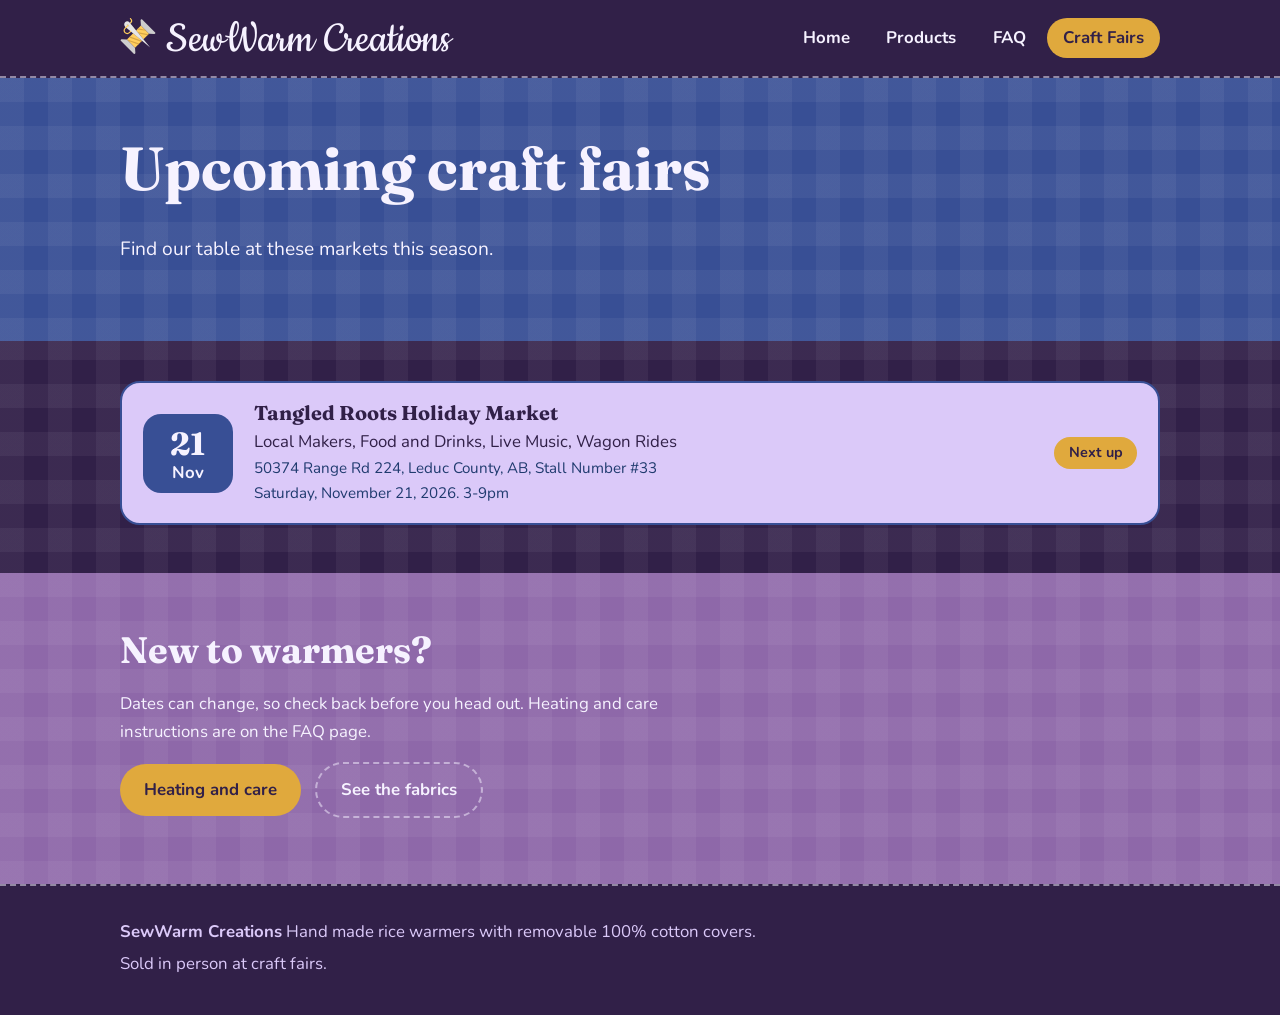
==== fairs.html @ 92524a3e "Setup" ====
<!DOCTYPE html>
<html lang="en">
<head>
<meta charset="utf-8">
<meta name="viewport" content="width=device-width, initial-scale=1">
<title>Craft Fairs | SewWarm Creations</title>
<meta name="description" content="Find SewWarm Creations at upcoming craft fairs and markets. Try a hand sewn neck warmer or hand warmer in person.">
<link rel="preconnect" href="https://fonts.googleapis.com">
<link href="https://fonts.googleapis.com/css2?family=Cookie&family=Fraunces:opsz,wght@9..144,600;9..144,700&family=Nunito:wght@400;600;700&display=swap" rel="stylesheet">
<link rel="stylesheet" href="styles.css">
</head>
<body>
<header><div class="wrap">
  <a class="brand" href="index.html"><i></i>SewWarm Creations</a>
  <nav aria-label="Main">
    <a href="index.html">Home</a><a href="products.html">Products</a><a href="faq.html">FAQ</a><a href="fairs.html" aria-current="page">Craft Fairs</a>
  </nav>
</div></header>

<main>
  <div class="band e"><div class="wrap">
    <h1>Upcoming craft fairs</h1>
    <p class="lead">Find our table at these markets this season.</p>
  </div></div>

  <div class="wrap">
    <!-- HOW TO EDIT: these are SAMPLE entries. Replace the date, fair name, venue and times, or copy a <li> to add more.
         Remove class="next" and the badge from every entry except the soonest fair. -->
    <ul class="fairs">
      <li class="fair next">
        <div class="date" style="--c:var(--rust)"><b>21</b>Nov</div>
        <div><h3>Tangled Roots Holiday Market</h3><p>Local Makers, Food and Drinks, Live Music, Wagon Rides</p><p class="note">50374 Range Rd 224, Leduc County, AB, Stall Number #33</p><p class="note">Saturday, November 21, 2026. 3-9pm</p></div>
        <span class="badge">Next up</span>
      </li>
      <!-- <li class="fair">
        <div class="date" style="--c:var(--plum)"><b>7</b>Nov</div>
        <div><h3>Craft Fair Name</h3><p>Venue name, Town</p><p class="note">Saturday, 9 am to 3 pm</p></div>
      </li> -->
    </ul>
  </div>

  <div class="band c"><div class="wrap">
    <h2>New to warmers?</h2>
    <p>Dates can change, so check back before you head out. Heating and care instructions are on the FAQ page.</p>
    <a class="btn" href="faq.html#care">Heating and care</a>
    <a class="btn alt" href="products.html">See the fabrics</a>
  </div></div>
</main>

<footer><div class="wrap">
  <p><strong>SewWarm Creations</strong> Hand made rice warmers with removable 100% cotton covers.</p>
  <p>Sold in person at craft fairs.</p>
</div></footer>
</body>
</html>
---- styles.css ----
/* SewWarm Creations: shared styles. Gingham background, stitched edges, warm dark palette. */
:root {
  --bg: #312048;
  --ink: #f6f2ff;
  --muted: #dbc9f9;
  --paper: #dbc9f9;
  --ink-d: #312048;
  --rust: #384f95;
  --mustard: #e0a93d;
  --plum: #203b6f;
  --forest: #384f95;
  --teal: #203b6f;
  --rose: #bc7ebf;
  --stitch: rgba(246, 242, 255, .5);
  --stitch-d: rgba(49, 32, 72, .45);
  --btn: #e0a93d;
  --btn-ink: #312048;
  --flower: url("data:image/svg+xml,%3Csvg xmlns='http://www.w3.org/2000/svg' viewBox='0 0 40 40'%3E%3Cg fill='%23f4b896'%3E%3Ccircle cx='20' cy='9' r='6'/%3E%3Ccircle cx='31' cy='17' r='6'/%3E%3Ccircle cx='27' cy='30' r='6'/%3E%3Ccircle cx='13' cy='30' r='6'/%3E%3Ccircle cx='9' cy='17' r='6'/%3E%3C/g%3E%3Ccircle cx='20' cy='20' r='4.5' fill='%23e0a93d'/%3E%3C/svg%3E");
}

*,
*::before,
*::after {
  box-sizing: border-box
}

html {
  scroll-behavior: smooth
}

body {
  margin: 0;
  color: var(--ink);
  font: 400 1.05rem/1.65 Nunito, system-ui, sans-serif;
  background-color: var(--bg);
  background-image: linear-gradient(90deg, rgba(246, 242, 255, .05) 50%, transparent 50%), linear-gradient(rgba(246, 242, 255, .05) 50%, transparent 50%);
  background-size: 48px 48px
}

h1,
h2,
h3 {
  font-family: Fraunces, Georgia, serif;
  line-height: 1.15;
  margin: 0 0 .5em;
  font-weight: 700
}

h1 {
  font-size: clamp(2.3rem, 6vw, 3.8rem)
}

h2 {
  font-size: clamp(1.6rem, 3.5vw, 2.3rem)
}

h3 {
  font-size: 1.25rem
}

p {
  margin: 0 0 1em;
  max-width: 62ch
}

a {
  color: inherit
}

a:focus-visible,
summary:focus-visible {
  outline: 3px solid var(--btn);
  outline-offset: 3px;
  border-radius: 6px
}

.wrap {
  max-width: 1080px;
  margin: 0 auto;
  padding: 0 1.25rem
}

.band {
  padding: 3.5rem 0
}

.a {
  background-color: #203b6f
}

.b {
  background-color: #384f95
}

.c {
  background-color: #8e68a9
}

.d {
  background-color: #203b6f
}

.e {
  background-color: #384f95
}

.band,
.cluster {
  background-image: linear-gradient(90deg, rgba(246, 242, 255, .05) 50%, transparent 50%), linear-gradient(rgba(246, 242, 255, .05) 50%, transparent 50%);
  background-size: 48px 48px
}

.lead {
  font-size: 1.2rem
}

.note {
  font-size: .95rem;
  color: var(--muted)
}

/* header, footer */
header {
  position: sticky;
  top: 0;
  z-index: 5;
  background-color: var(--bg);
  border-bottom: 2px dashed var(--stitch)
}

header .wrap {
  display: flex;
  flex-wrap: wrap;
  align-items: center;
  justify-content: space-between;
  gap: .5rem 1.5rem;
  padding-top: .8rem;
  padding-bottom: .8rem
}

.brand {
  font: 400 2.975rem/1 Cookie, cursive;
  text-decoration: none;
  display: flex;
  align-items: center;
  gap: .6rem;
  padding-top: 3px;
  transform: translateY(0px); /* moves logo text up and down in header */
}

.brand i {
  width: 36px;
  height: 36px;
  background: url("images/thread-material.svg") center/contain no-repeat;
  display: block;
  flex: 0 0 36px;
  transform: translateY(-4px); /* moves thread pic up and down in header */
}

nav {
  display: flex;
  flex-wrap: wrap;
  gap: .3rem
}

nav a {
  text-decoration: none;
  font-weight: 700;
  padding: .4rem 1rem;
  border-radius: 999px
}

nav a:hover {
  background: rgba(246, 242, 255, .12)
}

nav a[aria-current="page"] {
  background: var(--mustard);
  color: var(--btn-ink)
}

footer {
  border-top: 2px dashed var(--stitch);
  padding: 2rem 0;
  color: var(--muted);
  background-color: var(--bg)
}

footer p {
  margin: 0 0 .3em;
  max-width: none
}

/* buttons */
.btn {
  display: inline-block;
  text-decoration: none;
  font-weight: 700;
  padding: .75rem 1.5rem;
  border-radius: 999px;
  background: var(--btn);
  color: var(--btn-ink);
  margin: 0 .6rem .6rem 0
}

.btn:hover {
  background: #efbb55
}

.btn.alt {
  background: transparent;
  color: var(--ink);
  border: 2px dashed var(--stitch)
}

/* fabric patterns */
.f-floral {
  background: url("images/product/Green_Floral_Paisley/Green_Floral_Paisley_Pattern.JPEG") center/cover no-repeat
}

.f-plaid {
  background: url("images/product/Honeycomb_Bees/Honeycomb_Bees_Pattern.JPEG") center/cover no-repeat
}

.f-gingham {
  background: url("images/product/Christmas_Sheep/Christmas_Sheep_Pattern.JPEG") center/cover no-repeat
}

.f-bloom {
  background: url("images/product/Small_Pink_Flowers_Bird/Small_Pink_Flowers_Bird_Pattern_1.JPEG") center/cover no-repeat
}

.f-stripe {
  background: url("images/product/Red_White_Plaid/Red_White_Plaid_Pattern_1.JPEG") center/cover no-repeat
}

.f-dots {
  background: url("images/product/Blue_Dog_Prints/Blue_Dog_Prints_Pattern.JPEG") center/cover no-repeat
}

/* sewn bags: the stitched edge is the repeated motif */
.bag {
  position: relative;
  border-radius: 26px;
  box-shadow: 0 8px 0 rgba(0, 0, 0, .28)
}

.bag::after {
  content: "";
  position: absolute;
  inset: 9px;
  border: 2px dashed rgba(246, 242, 255, .75);
  border-radius: 18px
}

/* home hero */
.hero {
  display: grid;
  grid-template-columns: 1.1fr .9fr;
  gap: 2rem;
  align-items: center;
  padding: 3.5rem 1.25rem
}

.cluster {
  position: relative;
  height: 350px;
  background-color: #8e68a9;
  border: 2px dashed var(--stitch);
  border-radius: 60% 40% 55% 45%/50% 55% 45% 50%
}

.cluster .bag {
  position: absolute
}

.p1 {
  width: 150px;
  height: 180px;
  left: 9%;
  top: 12%;
  transform: rotate(-8deg)
}

.p2 {
  width: 150px;
  height: 180px;
  right: 9%;
  top: 8%;
  transform: rotate(7deg)
}

.p3 {
  width: 250px;
  height: 96px;
  left: 50%;
  bottom: 9%;
  margin-left: -125px;
  transform: rotate(-2deg);
  border-radius: 48px
}

.needle {
  position: absolute;
  right: 4%;
  bottom: 22%;
  width: 110px;
  transform: rotate(8deg)
}

.cols {
  display: grid;
  grid-template-columns: repeat(auto-fit, minmax(230px, 1fr))
}

.cols>div {
  padding: 0 1.5rem
}

.cols>div+div {
  border-left: 2px dashed var(--stitch)
}

.swatches {
  display: flex;
  flex-wrap: wrap;
  justify-content: center;
  gap: 1.4rem;
  margin: 1.5rem 0 0;
  padding: 0;
  list-style: none
}

.swatches li {
  flex: 0 1 125px;
  max-width: 125px;
  text-align: center;
  font-size: .9rem;
  font-weight: 600
}

.sw {
  width: 80px;
  height: 80px;
  border-radius: 50%;
  position: relative;
  margin: 0 auto .4rem;
  background-position: center;
  background-size: cover;
  background-repeat: no-repeat
}

.sw::after {
  content: "";
  position: absolute;
  inset: 6px;
  border: 2px dashed rgba(246, 242, 255, .75);
  border-radius: 50%
}

/* products */
.grid {
  display: grid;
  grid-template-columns: repeat(auto-fit, minmax(270px, 1fr));
  gap: 1.6rem;
  padding: 2.5rem 0 3.5rem
}

.card {
  background: var(--paper);
  color: var(--ink-d);
  border: 2px dashed var(--stitch-d);
  border-radius: 20px;
  overflow: hidden;
  display: flex;
  flex-direction: column
}

.fab {
  padding: 1rem;
  background-position: center;
  background-size: cover;
  background-repeat: no-repeat
}

.slots {
  display: grid;
  grid-template-columns: repeat(auto-fit, minmax(110px, 1fr));
  gap: .7rem
}

.slot {
  aspect-ratio: 1;
  background: var(--paper);
  border: 2px dashed var(--stitch-d);
  border-radius: 14px;
  display: grid;
  place-items: center;
  text-align: center;
  padding: .4rem;
  font-size: .85rem;
  font-weight: 700;
  overflow: hidden;
  color: var(--ink);
  text-shadow: 0 1px 4px #000, 0 0 8px #000;
  background-position: center;
  background-size: cover;
  background-repeat: no-repeat
}

.slot img {
  width: 100%;
  height: 100%;
  object-fit: cover;
  display: block
}

.card .body {
  padding: 1rem 1.3rem 1.3rem
}

.card .body p {
  margin: 0
}

/* fairs */
.fairs {
  list-style: none;
  margin: 0;
  padding: 2.5rem 0 3rem;
  display: grid;
  gap: 1.1rem
}

.fair {
  display: grid;
  grid-template-columns: 90px 1fr auto;
  gap: 1.3rem;
  align-items: center;
  background: var(--paper);
  color: var(--ink-d);
  border: 2px dashed var(--stitch-d);
  border-radius: 20px;
  padding: 1.1rem 1.3rem
}

.fair h3 {
  margin: 0 0 .2em
}

.fair p {
  margin: 0
}

.fair .note {
  color: #203b6f
}

.fair.next {
  border-style: solid;
  border-color: var(--rust)
}

.date {
  background: var(--c);
  color: var(--ink);
  border-radius: 18px;
  text-align: center;
  padding: .6rem 0;
  font-weight: 700;
  line-height: 1.2
}

.date b {
  display: block;
  font: 700 2rem Fraunces, Georgia, serif
}

.badge {
  background: var(--mustard);
  color: var(--btn-ink);
  font-weight: 700;
  border-radius: 999px;
  padding: .25rem .9rem;
  font-size: .9rem
}

/* FAQ + care */
.steps {
  counter-reset: s;
  display: grid;
  grid-template-columns: repeat(auto-fit, minmax(230px, 1fr));
  gap: 1.5rem;
  list-style: none;
  padding: 0;
  margin: 1.5rem 0 1rem
}

.steps li {
  counter-increment: s;
  padding-left: 3.2rem;
  position: relative
}

.steps li::before {
  content: counter(s);
  position: absolute;
  left: 0;
  top: 0;
  width: 2.4rem;
  height: 2.4rem;
  border-radius: 50%;
  background: var(--mustard);
  color: var(--btn-ink);
  display: grid;
  place-items: center;
  font: 700 1.1rem Fraunces, Georgia, serif
}

.faq {
  padding: 2.5rem 0 3.5rem;
  max-width: 780px
}

details {
  background: var(--paper);
  color: var(--ink-d);
  border: 2px dashed var(--stitch-d);
  border-radius: 16px;
  margin-bottom: .8rem
}

summary {
  cursor: pointer;
  font-weight: 700;
  padding: 1rem 1.3rem;
  list-style: none;
  display: flex;
  justify-content: space-between;
  gap: 1rem
}

summary::-webkit-details-marker {
  display: none
}

summary::after {
  content: "+";
  font: 700 1.4rem/1 Fraunces, Georgia, serif;
  color: var(--rust)
}

details[open] summary::after {
  content: "\2013"
}

details p {
  padding: 0 1.3rem 1rem;
  margin: 0
}

@media(max-width:700px) {
  .hero {
    grid-template-columns: 1fr
  }

  .cols>div {
    padding: 1rem 0
  }

  .cols>div+div {
    border-left: 0;
    border-top: 2px dashed var(--stitch)
  }

  .fair {
    grid-template-columns: 76px 1fr
  }

  .badge {
    grid-column: 2;
    justify-self: start
  }
}
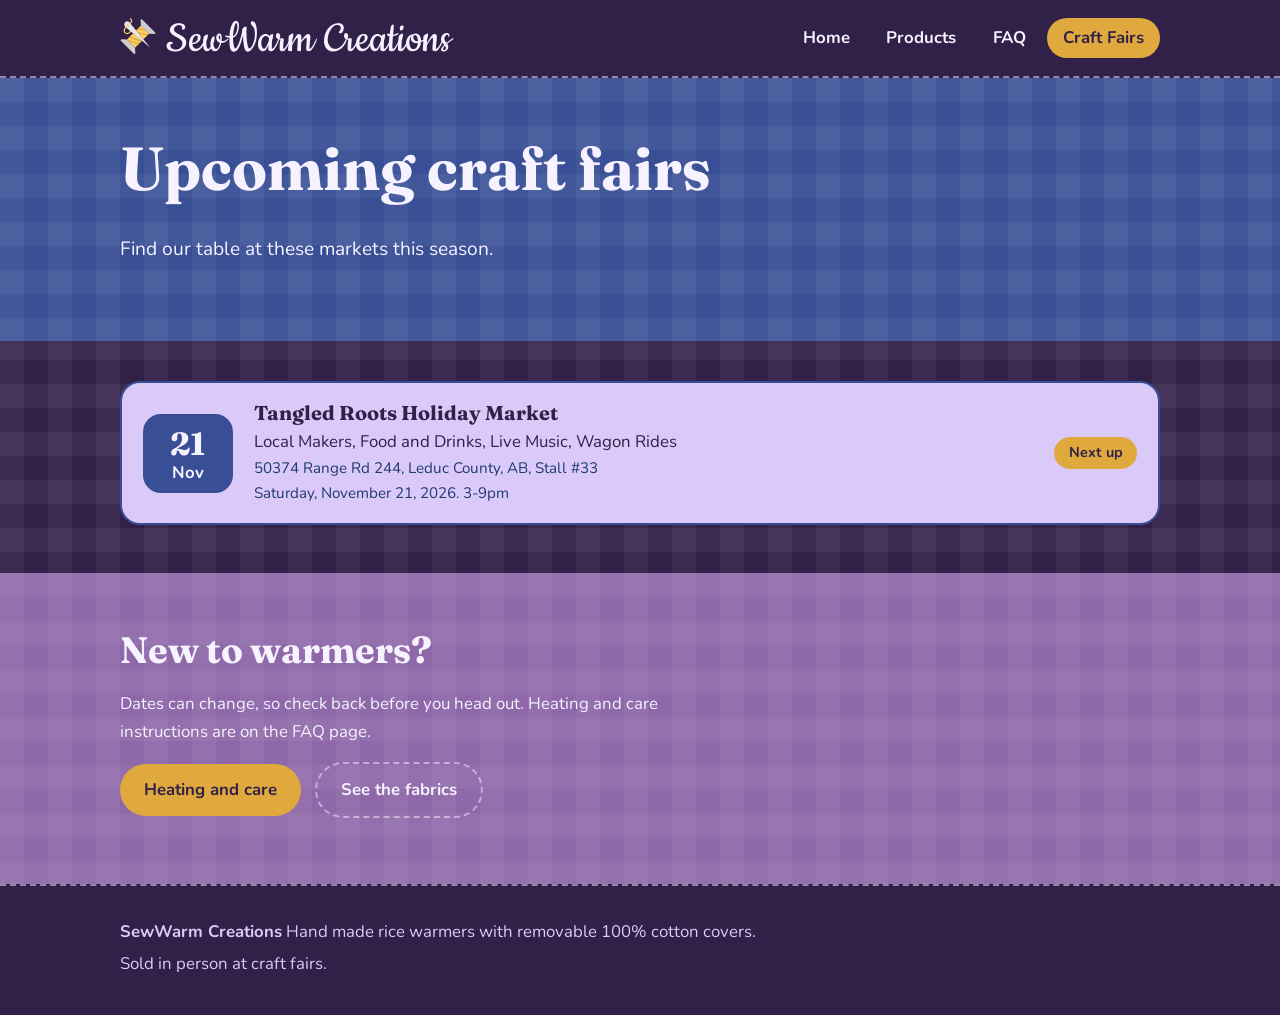
==== commit 106b3943: "Changed address" ====
--- a/fairs.html
+++ b/fairs.html
@@ -29,7 +29,7 @@
     <ul class="fairs">
       <li class="fair next">
         <div class="date" style="--c:var(--rust)"><b>21</b>Nov</div>
-        <div><h3>Tangled Roots Holiday Market</h3><p>Local Makers, Food and Drinks, Live Music, Wagon Rides</p><p class="note">50374 Range Rd 224, Leduc County, AB, Stall Number #33</p><p class="note">Saturday, November 21, 2026. 3-9pm</p></div>
+        <div><h3>Tangled Roots Holiday Market</h3><p>Local Makers, Food and Drinks, Live Music, Wagon Rides</p><p class="note">50374 Range Rd 244, Leduc County, AB, Stall #33</p><p class="note">Saturday, November 21, 2026. 3-9pm</p></div>
         <span class="badge">Next up</span>
       </li>
       <!-- <li class="fair">
--- a/styles.css
+++ b/styles.css
@@ -215,27 +215,27 @@
 
 /* fabric patterns */
 .f-floral {
-  background: url("images/product/Green_Floral_Paisley/Green_Floral_Paisley_Pattern.JPEG") center/cover no-repeat
+  background: url("images/product/Green_Floral_Paisley/Green_Floral_Paisley_Pattern.webp") center/cover no-repeat
 }
 
 .f-plaid {
-  background: url("images/product/Honeycomb_Bees/Honeycomb_Bees_Pattern.JPEG") center/cover no-repeat
+  background: url("images/product/Honeycomb_Bees/Honeycomb_Bees_Pattern.webp") center/cover no-repeat
 }
 
 .f-gingham {
-  background: url("images/product/Christmas_Sheep/Christmas_Sheep_Pattern.JPEG") center/cover no-repeat
+  background: url("images/product/Christmas_Sheep/Christmas_Sheep_Pattern.webp") center/cover no-repeat
 }
 
 .f-bloom {
-  background: url("images/product/Small_Pink_Flowers_Bird/Small_Pink_Flowers_Bird_Pattern_1.JPEG") center/cover no-repeat
+  background: url("images/product/Small_Pink_Flowers_Bird/Small_Pink_Flowers_Bird_Pattern_1.webp") center/cover no-repeat
 }
 
 .f-stripe {
-  background: url("images/product/Red_White_Plaid/Red_White_Plaid_Pattern_1.JPEG") center/cover no-repeat
+  background: url("images/product/Red_White_Plaid/Red_White_Plaid_Pattern_1.webp") center/cover no-repeat
 }
 
 .f-dots {
-  background: url("images/product/Blue_Dog_Prints/Blue_Dog_Prints_Pattern.JPEG") center/cover no-repeat
+  background: url("images/product/Blue_Dog_Prints/Blue_Dog_Prints_Pattern.webp") center/cover no-repeat
 }
 
 /* sewn bags: the stitched edge is the repeated motif */
